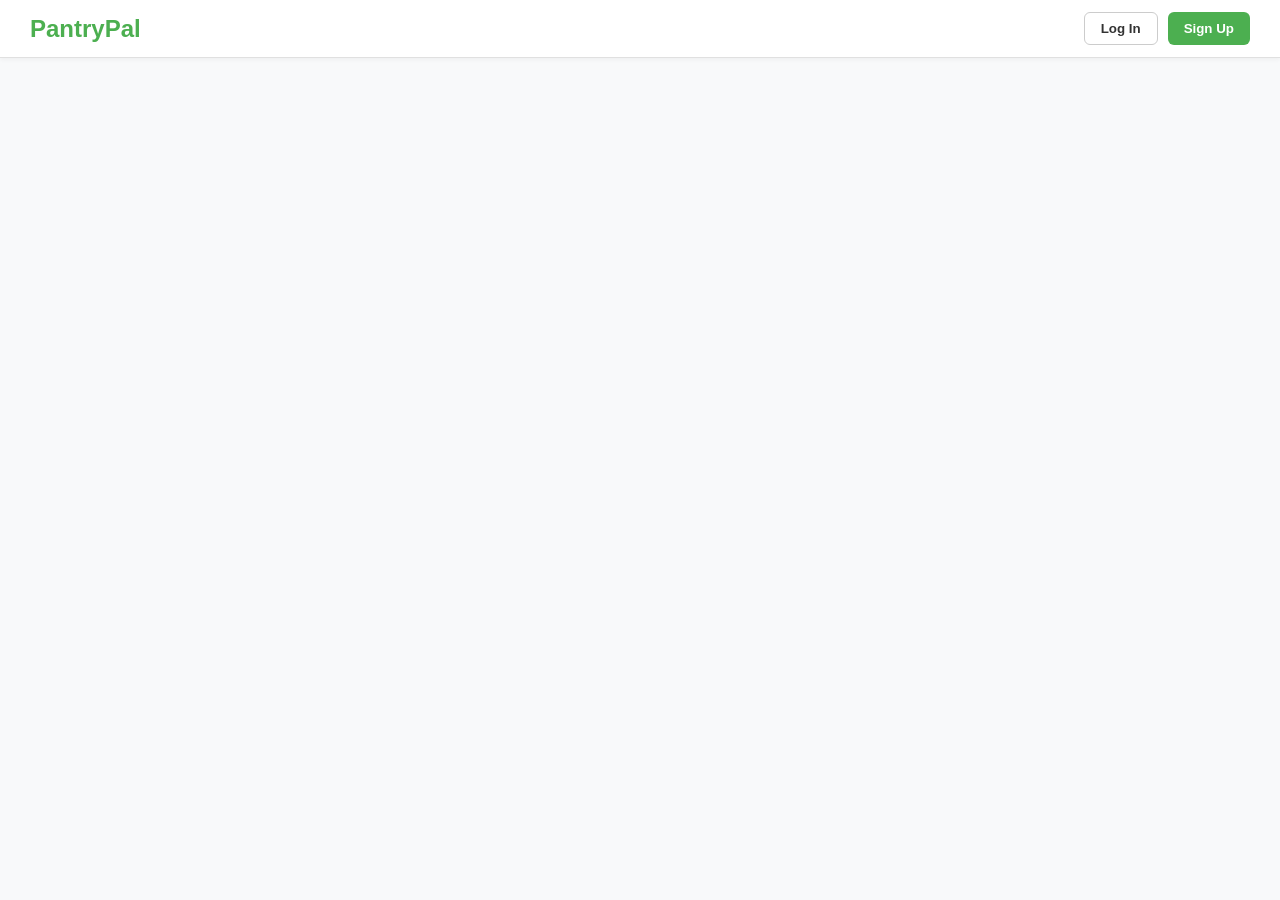
==== index.html @ e3a9df47 "Add files via upload" ====
<!DOCTYPE html>
<html lang="en">
<head>
    <meta charset="UTF-8">
    <meta name="viewport" content="width=device-width, initial-scale=1.0">
    <title>Meal & Pantry Planner</title>
    <link rel="stylesheet" href="style.css">
</head>
<body>

    <nav class="navbar">
        <div class="nav-brand">
            <h2>PantryPal</h2>
        </div>
        
        <div class="nav-user-area">
            <div class="auth-buttons" id="auth-buttons">
                <button class="btn btn-secondary" id="open-login-btn">Log In</button>
                <button class="btn btn-primary" id="open-signup-btn">Sign Up</button>
            </div>

            <div class="user-profile-bar" id="user-profile-bar" style="display: none;">
                <span class="user-greeting">Hi, <strong id="user-display-name">Jane</strong></span>
                <div class="user-avatar" id="user-avatar-btn">JD</div>
                
                <div class="dropdown-menu" id="account-dropdown">
                    <a href="#profile">My Profile</a>
                    <a href="#saved-recipes">Saved Recipes</a>
                    <a href="#pantry-settings">Pantry Preferences</a>
                    <hr>
                    <a href="#logout" id="logout-btn" class="logout-link">Log Out</a>
                </div>
            </div>
        </div>
    </nav>

    <div class="modal-overlay" id="auth-modal">
        <div class="modal-card">
            <button class="close-modal" id="close-modal-btn">&times;</button>
            
            <div class="modal-tabs">
                <button class="tab-btn active" id="login-tab-btn">Log In</button>
                <button class="tab-btn" id="signup-tab-btn">Sign Up</button>
            </div>

            <form id="login-form" class="auth-form active">
                <div class="form-group">
                    <label for="login-email">Email</label>
                    <input type="email" id="login-email" placeholder="enter your email" required>
                </div>
                <div class="form-group">
                    <label for="login-password">Password</label>
                    <input type="password" id="login-password" placeholder="enter your password" required>
                </div>
                <button type="submit" class="btn btn-primary btn-full">Log In</button>
            </form>

            <form id="signup-form" class="auth-form">
                <div class="form-group">
                    <label for="signup-name">Full Name</label>
                    <input type="text" id="signup-name" placeholder="John Doe" required>
                </div>
                <div class="form-group">
                    <label for="signup-email">Email</label>
                    <input type="email" id="signup-email" placeholder="name@example.com" required>
                </div>
                <div class="form-group">
                    <label for="signup-password">Password</label>
                    <input type="password" id="signup-password" placeholder="Create a password" required>
                </div>
                <button type="submit" class="btn btn-primary btn-full">Create Account</button>
            </form>
        </div>
    </div>

    <script src="components.js"></script>
    <script src="app.js"></script>
</body>
</html>
---- style.css ----
* {
    box-sizing: border-box;
    margin: 0;
    padding: 0;
    font-family: 'Segoe UI', Tahoma, Geneva, Verdana, sans-serif;
}

body {
    background-color: #f8f9fa;
    color: #333;
}

.navbar {
    background-color: #ffffff;
    display: flex;
    justify-content: space-between;
    align-items: center;
    padding: 12px 30px;
    border-bottom: 1px solid #e0e0e0;
    box-shadow: 0 2px 4px rgba(0,0,0,0.04);
}

.nav-brand h2 {
    color: #4caf50;
    margin: 0;
}

.auth-buttons {
    display: flex;
    gap: 10px;
}

.btn {
    padding: 8px 16px;
    border-radius: 6px;
    border: none;
    font-weight: 600;
    cursor: pointer;
    transition: transform 0.15s ease, background-color 0.2s ease, box-shadow 0.2s ease;
}

.btn:active {
    transform: scale(0.97);
}

.btn-primary {
    background-color: #4caf50;
    color: white;
}

.btn-primary:hover {
    background-color: #43a047;
}

.btn-secondary {
    background-color: transparent;
    color: #333;
    border: 1px solid #ccc;
}

.btn-secondary:hover {
    background-color: #f0f0f0;
}

.btn-full {
    width: 100%;
    margin-top: 10px;
}

.user-profile-bar {
    position: relative;
    display: flex;
    align-items: center;
    gap: 12px;
}

.user-avatar {
    width: 38px;
    height: 38px;
    border-radius: 50%;
    background-color: #4caf50;
    color: white;
    display: flex;
    align-items: center;
    justify-content: center;
    font-weight: bold;
    cursor: pointer;
}

.dropdown-menu {
    display: none;
    position: absolute;
    top: 48px;
    right: 0;
    background: white;
    border: 1px solid #ddd;
    border-radius: 8px;
    box-shadow: 0 4px 12px rgba(0,0,0,0.1);
    width: 180px;
    flex-direction: column;
    z-index: 100;
}

.dropdown-menu.show {
    display: flex;
    animation: fadeIn 0.2s ease-out forwards;
}

.dropdown-menu a {
    padding: 10px 15px;
    text-decoration: none;
    color: #333;
    font-size: 14px;
}

.dropdown-menu a:hover {
    background-color: #f5f5f5;
}

.dropdown-menu hr {
    border: none;
    border-top: 1px solid #eee;
}

.logout-link {
    color: #e53935 !important;
}

.modal-overlay {
    display: none;
    position: fixed;
    top: 0;
    left: 0;
    width: 100%;
    height: 100%;
    background: rgba(0, 0, 0, 0.5);
    justify-content: center;
    align-items: center;
    z-index: 1000;
}

.modal-overlay.open {
    display: flex;
}

.modal-card {
    background: white;
    padding: 25px;
    border-radius: 12px;
    width: 350px;
    position: relative;
}

.modal-overlay.open .modal-card {
    animation: popIn 0.25s cubic-bezier(0.175, 0.885, 0.32, 1.275) forwards;
}

.close-modal {
    position: absolute;
    top: 12px;
    right: 15px;
    background: none;
    border: none;
    font-size: 20px;
    cursor: pointer;
}

.modal-tabs {
    display: flex;
    margin-bottom: 20px;
    border-bottom: 2px solid #eee;
}

.tab-btn {
    flex: 1;
    padding: 8px;
    border: none;
    background: none;
    cursor: pointer;
    font-weight: bold;
    color: #888;
}

.tab-btn.active {
    color: #4caf50;
    border-bottom: 2px solid #4caf50;
}

.auth-form {
    display: none;
    flex-direction: column;
    gap: 12px;
}

.auth-form.active {
    display: flex;
    animation: fadeIn 0.2s ease-in-out forwards;
}

.form-group {
    display: flex;
    flex-direction: column;
    gap: 4px;
}

.form-group label {
    font-size: 12px;
    color: #666;
}

.form-group input {
    padding: 8px 10px;
    border: 1px solid #ccc;
    border-radius: 6px;
}

@keyframes fadeIn {
    from {
        opacity: 0;
        transform: translateY(-10px);
    }
    to {
        opacity: 1;
        transform: translateY(0);
    }
}

@keyframes popIn {
    from {
        opacity: 0;
        transform: scale(0.95);
    }
    to {
        opacity: 1;
        transform: scale(1);
    }
}
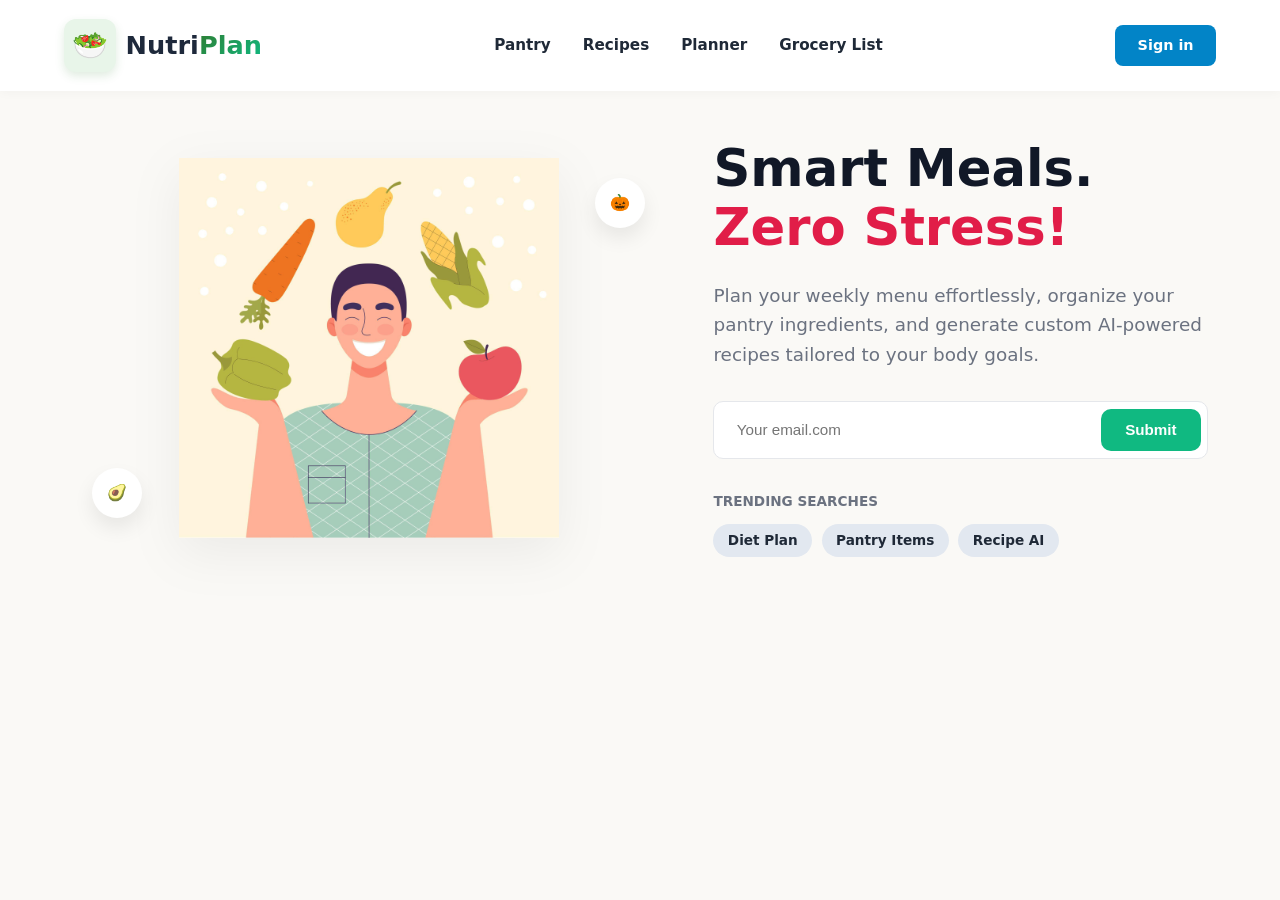
==== commit 01946815: "Add files via upload" ====
--- a/index.html
+++ b/index.html
@@ -3,77 +3,59 @@
 <head>
     <meta charset="UTF-8">
     <meta name="viewport" content="width=device-width, initial-scale=1.0">
-    <title>Meal & Pantry Planner</title>
-    <link rel="stylesheet" href="style.css">
+    <title>NutriPlan - Smart Meal Planner</title>
+    <link rel="stylesheet" href="styles.css">
 </head>
 <body>
 
-    <nav class="navbar">
-        <div class="nav-brand">
-            <h2>PantryPal</h2>
-        </div>
-        
-        <div class="nav-user-area">
-            <div class="auth-buttons" id="auth-buttons">
-                <button class="btn btn-secondary" id="open-login-btn">Log In</button>
-                <button class="btn btn-primary" id="open-signup-btn">Sign Up</button>
-            </div>
+    <header class="navbar">
+        <a href="index.html" class="logo">
+            <span class="logo-icon">🥗</span>
+            <span class="logo-text">Nutri<span class="highlight-plan">Plan</span></span>
+        </a>
+        <nav class="nav-links">
+            <a href="pantry.html">Pantry</a>
+            <a href="recipes.html">Recipes</a>
+            <a href="planner.html">Planner</a>
+            <a href="grocery.html">Grocery List</a>
+        </nav>
+        <a href="login.html" class="btn-signin">Sign in</a>
+    </header>
 
-            <div class="user-profile-bar" id="user-profile-bar" style="display: none;">
-                <span class="user-greeting">Hi, <strong id="user-display-name">Jane</strong></span>
-                <div class="user-avatar" id="user-avatar-btn">JD</div>
-                
-                <div class="dropdown-menu" id="account-dropdown">
-                    <a href="#profile">My Profile</a>
-                    <a href="#saved-recipes">Saved Recipes</a>
-                    <a href="#pantry-settings">Pantry Preferences</a>
-                    <hr>
-                    <a href="#logout" id="logout-btn" class="logout-link">Log Out</a>
+    <main class="hero-container">
+        <div class="hero-image-section">
+            <div class="illustration-bg">
+                <div class="badge-float badge-top-right">
+                    <span class="badge-icon">🎃</span>
+                </div>
+                <img src="photo.jpg" alt="Meal Planner Character" class="main-person-img">
+                <div class="badge-float badge-bottom-left">
+                    <span class="badge-icon">🥑</span>
                 </div>
             </div>
         </div>
-    </nav>
 
-    <div class="modal-overlay" id="auth-modal">
-        <div class="modal-card">
-            <button class="close-modal" id="close-modal-btn">&times;</button>
-            
-            <div class="modal-tabs">
-                <button class="tab-btn active" id="login-tab-btn">Log In</button>
-                <button class="tab-btn" id="signup-tab-btn">Sign Up</button>
-            </div>
+        <div class="hero-content">
+            <h1 class="hero-title">Smart Meals. <br><span class="highlight">Zero Stress!</span></h1>
+            <p class="hero-description">
+                Plan your weekly menu effortlessly, organize your pantry ingredients, and generate custom AI-powered recipes tailored to your body goals.
+            </p>
 
-            <form id="login-form" class="auth-form active">
-                <div class="form-group">
-                    <label for="login-email">Email</label>
-                    <input type="email" id="login-email" placeholder="enter your email" required>
-                </div>
-                <div class="form-group">
-                    <label for="login-password">Password</label>
-                    <input type="password" id="login-password" placeholder="enter your password" required>
-                </div>
-                <button type="submit" class="btn btn-primary btn-full">Log In</button>
+            <form class="subscribe-form" onsubmit="event.preventDefault();">
+                <input type="email" placeholder="Your email.com" required>
+                <button type="submit" class="btn-submit">Submit</button>
             </form>
 
-            <form id="signup-form" class="auth-form">
-                <div class="form-group">
-                    <label for="signup-name">Full Name</label>
-                    <input type="text" id="signup-name" placeholder="John Doe" required>
+            <div class="trending-section">
+                <span class="trending-title">Trending searches</span>
+                <div class="tags-group">
+                    <a href="planner.html" class="tag">Diet Plan</a>
+                    <a href="pantry.html" class="tag">Pantry Items</a>
+                    <a href="recipes.html" class="tag">Recipe AI</a>
                 </div>
-                <div class="form-group">
-                    <label for="signup-email">Email</label>
-                    <input type="email" id="signup-email" placeholder="name@example.com" required>
-                </div>
-                <div class="form-group">
-                    <label for="signup-password">Password</label>
-                    <input type="password" id="signup-password" placeholder="Create a password" required>
-                </div>
-                <button type="submit" class="btn btn-primary btn-full">Create Account</button>
-            </form>
+            </div>
         </div>
-    </div>
+    </main>
 
-    <script src="components.js"></script>
-    <script src="app.js"></script>
 </body>
 </html>
--- a/styles.css
+++ b/styles.css
@@ -0,0 +1,364 @@
+:root {
+    --bg-main: #FAF9F6;
+    --sidebar-bg: #1A202C;
+    --primary-emerald: #10B981;
+    --primary-emerald-hover: #059669;
+    --accent-orange: #F59E0B;
+    --text-primary: #1F2937;
+    --text-muted: #6B7280;
+    --card-bg: #FFFFFF;
+    --border-color: #E5E7EB;
+    --danger-red: #EF4444;
+}
+
+* {
+    box-sizing: border-box;
+    margin: 0;
+    padding: 0;
+}
+
+body {
+    font-family: system-ui, -apple-system, BlinkMacSystemFont, 'Segoe UI', Roboto, sans-serif;
+    background-color: var(--bg-main);
+    color: var(--text-primary);
+    line-height: 1.5;
+}
+
+/* Header & Navbar */
+.navbar {
+    display: flex;
+    justify-content: space-between;
+    align-items: center;
+    padding: 1.2rem 4rem;
+    background-color: #FFFFFF;
+    box-shadow: 0 2px 10px rgba(0, 0, 0, 0.03);
+}
+
+.logo {
+    display: flex;
+    align-items: center;
+    gap: 0.6rem;
+    text-decoration: none;
+    font-size: 1.6rem;
+    font-weight: 800;
+    color: #1E293B;
+}
+
+.logo-icon {
+    font-size: 1.8rem;
+    background: #E8F5E9;
+    padding: 0.3rem 0.5rem;
+    border-radius: 12px;
+    display: inline-flex;
+    align-items: center;
+    justify-content: center;
+    box-shadow: 0 4px 10px rgba(46, 125, 50, 0.15);
+}
+
+.highlight-plan {
+    background-image: linear-gradient(135deg, #2E7D32, #10B981);
+    -webkit-background-clip: text;
+    background-clip: text;
+    -webkit-text-fill-color: transparent;
+    font-weight: 900;
+}
+
+.nav-links {
+    display: flex;
+    gap: 2rem;
+}
+
+.nav-links a {
+    text-decoration: none;
+    color: var(--text-primary);
+    font-weight: 600;
+    font-size: 0.95rem;
+    transition: color 0.2s;
+}
+
+.nav-links a.active,
+.nav-links a:hover {
+    color: var(--primary-emerald);
+}
+
+.btn-signin {
+    background-color: #0284C7;
+    color: #FFFFFF;
+    padding: 0.6rem 1.4rem;
+    border-radius: 8px;
+    text-decoration: none;
+    font-weight: 600;
+    font-size: 0.9rem;
+}
+
+/* Page Layouts for Subpages */
+.page-container {
+    max-width: 1100px;
+    margin: 2.5rem auto;
+    padding: 0 1.5rem;
+}
+
+.page-header {
+    margin-bottom: 2rem;
+}
+
+.page-title {
+    font-size: 2.2rem;
+    font-weight: 800;
+    color: #111827;
+}
+
+.page-subtitle {
+    color: var(--text-muted);
+    font-size: 1rem;
+    margin-top: 0.4rem;
+}
+
+.highlight {
+    color: #E11D48;
+}
+
+/* Grids and Cards */
+.content-split {
+    display: grid;
+    grid-template-columns: 1fr 1fr;
+    gap: 2rem;
+    align-items: start;
+}
+
+.card-section {
+    background: #FFFFFF;
+    padding: 2rem;
+    border-radius: 16px;
+    border: 1px solid var(--border-color);
+    box-shadow: 0 4px 15px rgba(0, 0, 0, 0.03);
+    margin-bottom: 1.5rem;
+}
+
+.card-section h2 {
+    font-size: 1.25rem;
+    margin-bottom: 1rem;
+    color: #1F2937;
+}
+
+/* Forms & Inputs Styling */
+.form-group {
+    margin-bottom: 1.25rem;
+    display: flex;
+    flex-direction: column;
+    gap: 0.4rem;
+}
+
+.form-group label {
+    font-weight: 600;
+    font-size: 0.9rem;
+    color: var(--text-primary);
+}
+
+.form-group input,
+.form-group select,
+.form-group textarea {
+    width: 100%;
+    padding: 0.75rem 1rem;
+    border: 1px solid var(--border-color);
+    border-radius: 10px;
+    font-size: 0.95rem;
+    outline: none;
+    background-color: #FAF9F6;
+    transition: border-color 0.2s, background-color 0.2s;
+}
+
+.form-group input:focus,
+.form-group select:focus,
+.form-group textarea:focus {
+    border-color: var(--primary-emerald);
+    background-color: #FFFFFF;
+}
+
+.form-grid {
+    display: grid;
+    grid-template-columns: repeat(3, 1fr) auto;
+    gap: 1rem;
+    align-items: end;
+}
+
+.form-grid-2 {
+    display: grid;
+    grid-template-columns: 1fr 1fr;
+    gap: 1rem;
+}
+
+/* Buttons */
+.btn-submit {
+    background-color: var(--primary-emerald);
+    color: #FFFFFF;
+    border: none;
+    padding: 0.75rem 1.5rem;
+    border-radius: 10px;
+    font-weight: 600;
+    font-size: 0.95rem;
+    cursor: pointer;
+    transition: background-color 0.2s;
+}
+
+.btn-submit:hover {
+    background-color: var(--primary-emerald-hover);
+}
+
+.full-width {
+    width: 100%;
+    margin-top: 0.5rem;
+}
+
+/* Dynamic Content Display Boxes */
+.result-box {
+    background: #F8FAFC;
+    border: 1px dashed #CBD5E1;
+    padding: 1.5rem;
+    border-radius: 12px;
+    min-height: 180px;
+    color: var(--text-muted);
+    line-height: 1.6;
+    white-space: pre-line;
+}
+
+/* Tables for Pantry & Grocery */
+.data-table {
+    width: 100%;
+    border-collapse: collapse;
+    margin-top: 0.5rem;
+}
+
+.data-table th {
+    background-color: #F8FAFC;
+    text-align: left;
+    padding: 0.85rem 1rem;
+    font-size: 0.85rem;
+    font-weight: 700;
+    color: var(--text-muted);
+    border-bottom: 1px solid var(--border-color);
+}
+
+.data-table td {
+    padding: 0.85rem 1rem;
+    border-bottom: 1px solid var(--border-color);
+    font-size: 0.9rem;
+}
+
+/* Homepage Hero Styles */
+.hero-container {
+    display: grid;
+    grid-template-columns: 1.2fr 1fr;
+    align-items: center;
+    gap: 3rem;
+    max-width: 1200px;
+    margin: 3rem auto;
+    padding: 0 2rem;
+}
+
+.hero-title {
+    font-size: 3.2rem;
+    font-weight: 900;
+    line-height: 1.15;
+    color: #111827;
+    margin-bottom: 1.5rem;
+}
+
+.hero-description {
+    font-size: 1.15rem;
+    color: var(--text-muted);
+    line-height: 1.6;
+    margin-bottom: 2rem;
+}
+
+.hero-image-section {
+    position: relative;
+    display: flex;
+    justify-content: center;
+    align-items: center;
+}
+
+.illustration-bg {
+    position: relative;
+    width: 100%;
+    display: flex;
+    justify-content: center;
+}
+
+.main-person-img {
+    width: 380px;
+    max-width: 100%;
+    height: auto;
+    display: block;
+    filter: drop-shadow(0 15px 25px rgba(0, 0, 0, 0.06));
+    animation: float 4s ease-in-out infinite;
+}
+
+@keyframes float {
+    0% { transform: translateY(0px); }
+    50% { transform: translateY(-12px); }
+    100% { transform: translateY(0px); }
+}
+
+.badge-float {
+    background: #FFFFFF;
+    border-radius: 50%;
+    padding: 0.75rem;
+    box-shadow: 0 10px 20px rgba(0, 0, 0, 0.08);
+    display: flex;
+    align-items: center;
+    justify-content: center;
+    width: 50px;
+    height: 50px;
+    position: absolute;
+    z-index: 2;
+}
+
+.badge-bottom-left { left: 20px; bottom: 20px; }
+.badge-top-right { right: 20px; top: 20px; }
+
+.subscribe-form {
+    display: flex;
+    gap: 0.5rem;
+    margin-bottom: 2rem;
+    background: #FFFFFF;
+    padding: 0.4rem;
+    border-radius: 10px;
+    border: 1px solid var(--border-color);
+}
+
+.subscribe-form input {
+    border: none;
+    outline: none;
+    padding: 0.8rem 1rem;
+    flex: 1;
+    font-size: 0.95rem;
+}
+
+.trending-section {
+    display: flex;
+    flex-direction: column;
+    gap: 0.8rem;
+}
+
+.trending-title {
+    font-size: 0.85rem;
+    font-weight: 700;
+    color: var(--text-muted);
+    text-transform: uppercase;
+}
+
+.tags-group {
+    display: flex;
+    gap: 0.6rem;
+}
+
+.tag {
+    background: #E2E8F0;
+    color: var(--text-primary);
+    text-decoration: none;
+    padding: 0.4rem 0.9rem;
+    border-radius: 20px;
+    font-size: 0.85rem;
+    font-weight: 600;
+}
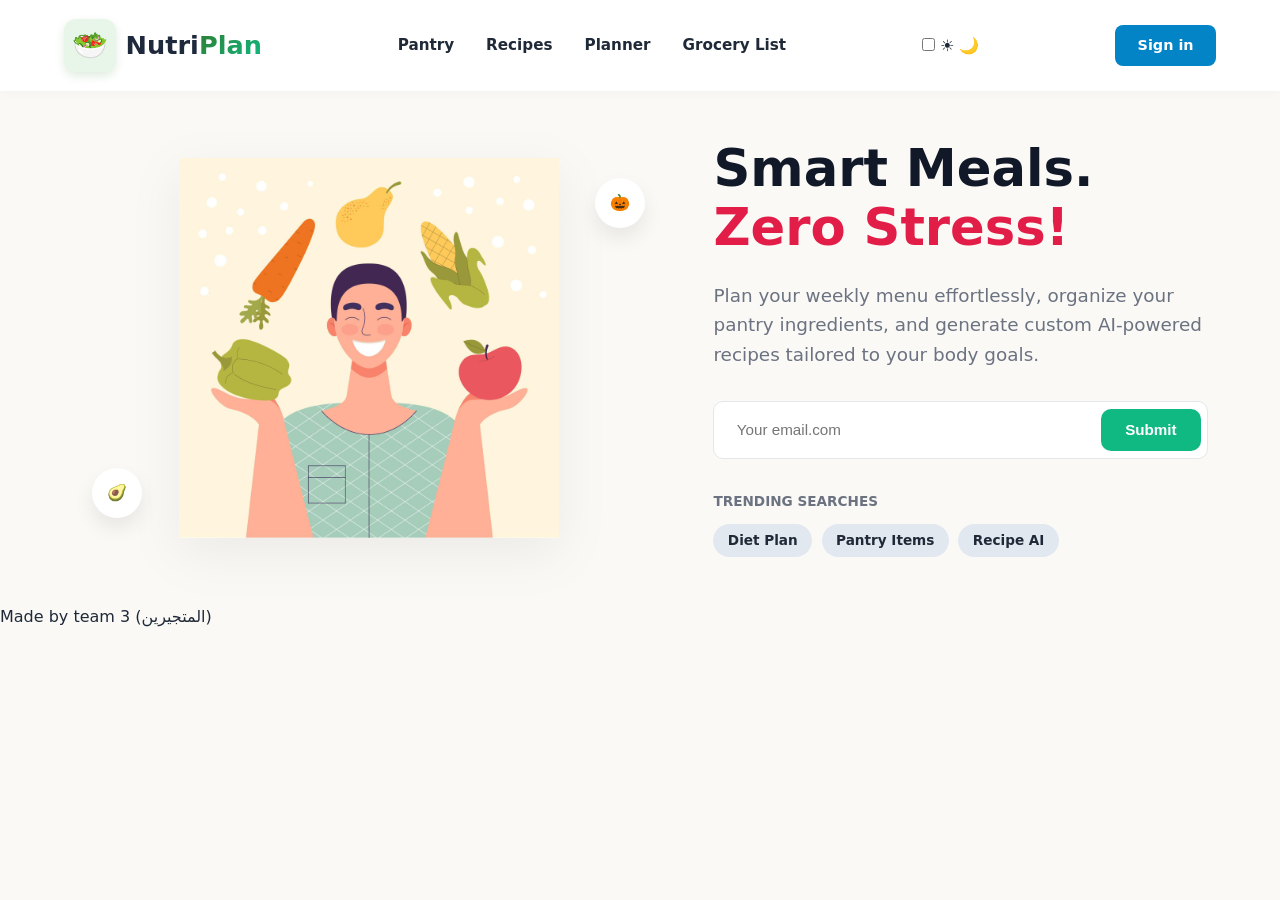
==== commit c3ae95c3: "Implement theme switcher and update footer Added a theme switcher for light/dark mode and updated fo" ====
--- a/index.html
+++ b/index.html
@@ -19,6 +19,13 @@
             <a href="planner.html">Planner</a>
             <a href="grocery.html">Grocery List</a>
         </nav>
+        <label class="theme-switch" for="theme-toggle">
+    <input type="checkbox" id="theme-toggle">
+    <span class="slider round">
+        <span class="icon sun-icon">☀️</span>
+        <span class="icon moon-icon">🌙</span>
+    </span>
+</label>
         <a href="login.html" class="btn-signin">Sign in</a>
     </header>
 
@@ -56,6 +63,12 @@
             </div>
         </div>
     </main>
+    <script src="dark-mode.js"></script>
+    <footer class="site-footer">
+    <div class="footer-container">
+        <p class="copyright-text">Made by team 3 (المتجيرين)</p>
+    </div>
+</footer>
 
 </body>
-</html>+</html>
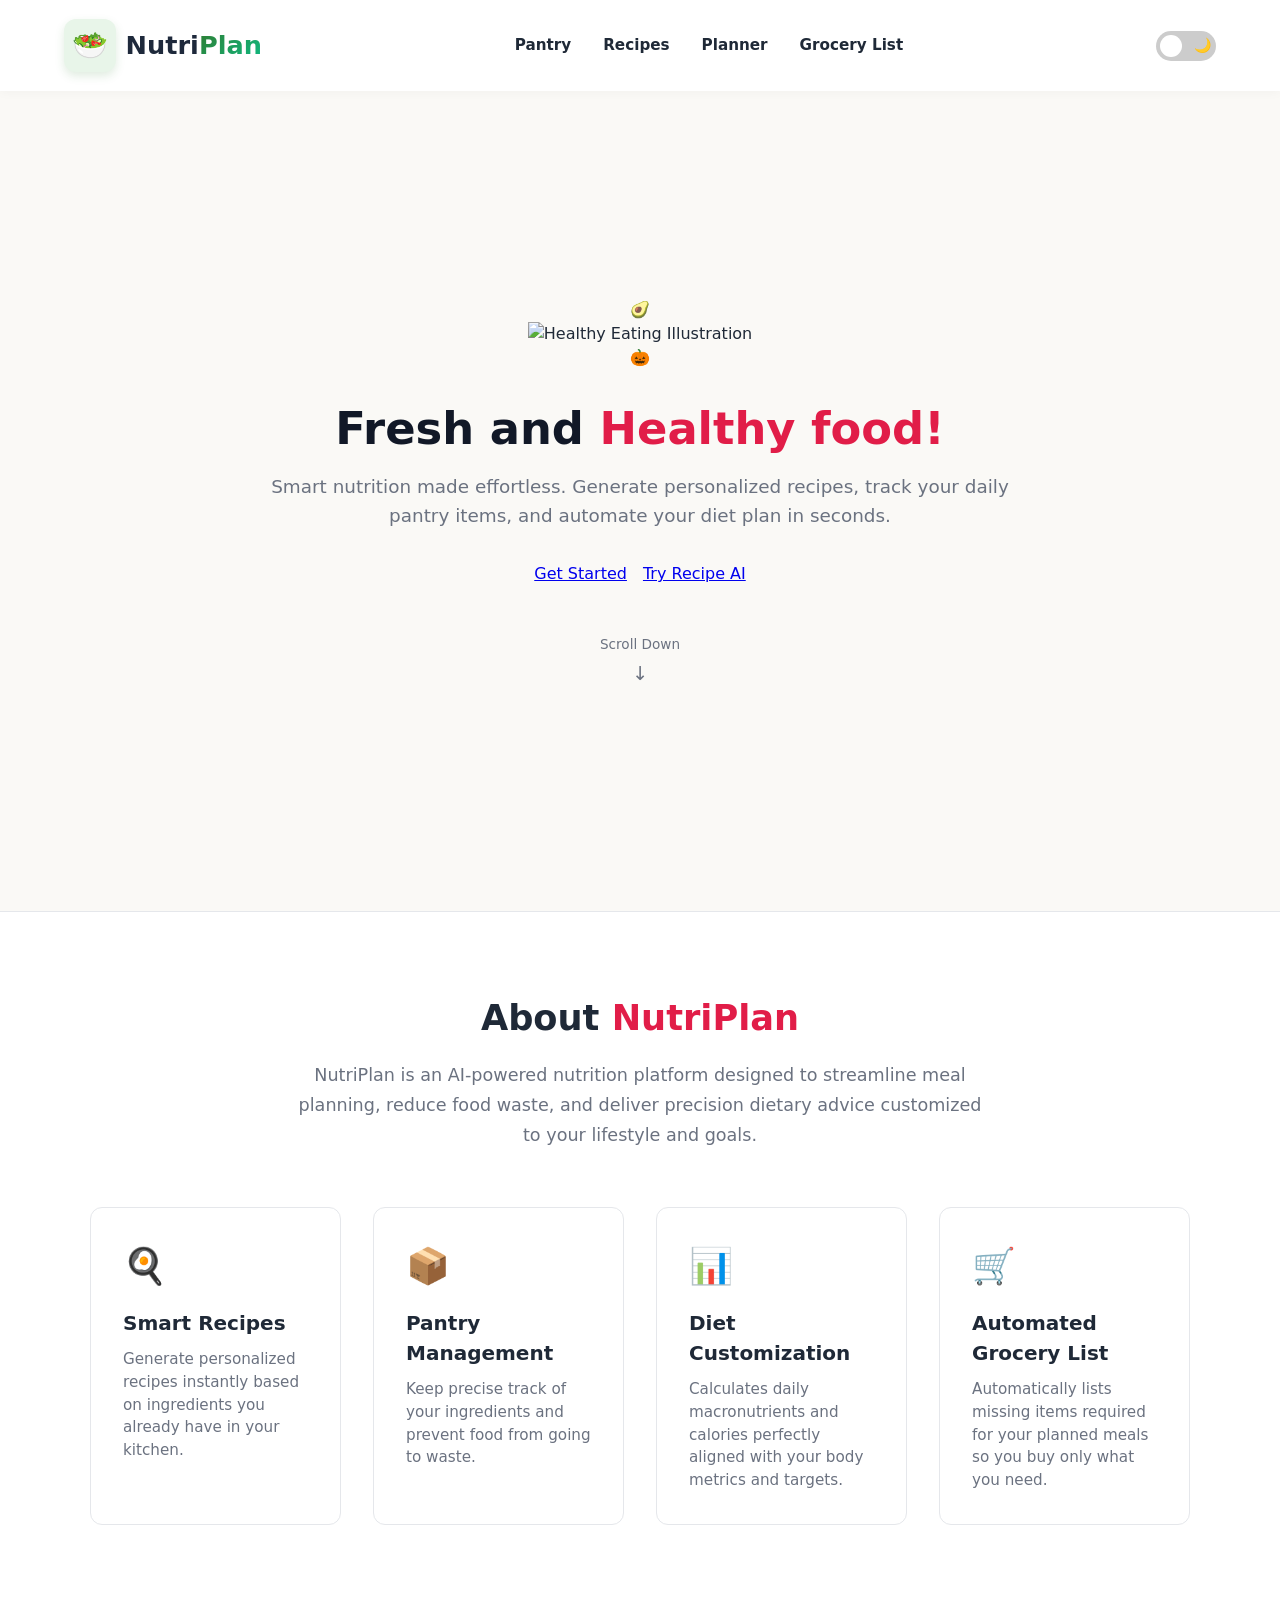
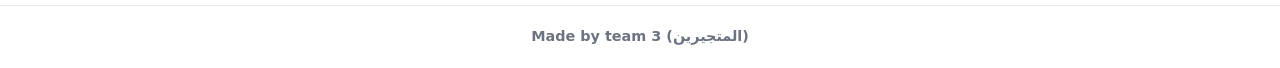
==== commit 5ba09e68: "Revise index.html with new layout and features Updated the structure and content of the index.html f" ====
--- a/index.html
+++ b/index.html
@@ -13,62 +13,118 @@
             <span class="logo-icon">🥗</span>
             <span class="logo-text">Nutri<span class="highlight-plan">Plan</span></span>
         </a>
+
         <nav class="nav-links">
             <a href="pantry.html">Pantry</a>
             <a href="recipes.html">Recipes</a>
             <a href="planner.html">Planner</a>
             <a href="grocery.html">Grocery List</a>
         </nav>
-        <label class="theme-switch" for="theme-toggle">
-    <input type="checkbox" id="theme-toggle">
-    <span class="slider round">
-        <span class="icon sun-icon">☀️</span>
-        <span class="icon moon-icon">🌙</span>
-    </span>
-</label>
-        <a href="login.html" class="btn-signin">Sign in</a>
+
+        <label class="theme-switch">
+            <input type="checkbox" id="theme-toggle">
+            <span class="slider round">
+                <span class="icon">☀️</span>
+                <span class="icon">🌙</span>
+            </span>
+        </label>
     </header>
 
-    <main class="hero-container">
-        <div class="hero-image-section">
-            <div class="illustration-bg">
-                <div class="badge-float badge-top-right">
-                    <span class="badge-icon">🎃</span>
+    <main>
+        <section class="hero-section">
+            <div class="hero-image-wrapper">
+                <div class="floating-card badge-bottom-left">
+                    <span class="badge-emoji">🥑</span>
                 </div>
-                <img src="photo.jpg" alt="Meal Planner Character" class="main-person-img">
-                <div class="badge-float badge-bottom-left">
-                    <span class="badge-icon">🥑</span>
+                
+                <img src="photo1.jpg" alt="Healthy Eating Illustration" class="main-illustration">
+                
+                <div class="floating-card badge-top-right">
+                    <span class="badge-emoji">🎃</span>
                 </div>
             </div>
-        </div>
 
-        <div class="hero-content">
-            <h1 class="hero-title">Smart Meals. <br><span class="highlight">Zero Stress!</span></h1>
-            <p class="hero-description">
-                Plan your weekly menu effortlessly, organize your pantry ingredients, and generate custom AI-powered recipes tailored to your body goals.
-            </p>
-
-            <form class="subscribe-form" onsubmit="event.preventDefault();">
-                <input type="email" placeholder="Your email.com" required>
-                <button type="submit" class="btn-submit">Submit</button>
-            </form>
-
-            <div class="trending-section">
-                <span class="trending-title">Trending searches</span>
-                <div class="tags-group">
-                    <a href="planner.html" class="tag">Diet Plan</a>
-                    <a href="pantry.html" class="tag">Pantry Items</a>
-                    <a href="recipes.html" class="tag">Recipe AI</a>
+            <div class="hero-content">
+                <h1 class="hero-title">Fresh and <span class="highlight">Healthy food!</span></h1>
+                <p class="hero-subtitle">Smart nutrition made effortless. Generate personalized recipes, track your daily pantry items, and automate your diet plan in seconds.</p>
+                <div class="hero-buttons">
+                    <a href="planner.html" class="btn btn-primary">Get Started</a>
+                    <a href="recipes.html" class="btn btn-accent">Try Recipe AI</a>
                 </div>
             </div>
+
+            <div class="scroll-down-indicator">
+                <span>Scroll Down</span>
+                <div class="arrow">↓</div>
+            </div>
+        </section>
+
+        <section class="about-section">
+            <div class="about-container">
+                <h2 class="section-title">About <span class="highlight">NutriPlan</span></h2>
+                <p class="section-description">
+                    NutriPlan is an AI-powered nutrition platform designed to streamline meal planning, reduce food waste, and deliver precision dietary advice customized to your lifestyle and goals.
+                </p>
+
+                <div class="features-grid">
+                    <div class="feature-card">
+                        <div class="feature-icon">🍳</div>
+                        <h3>Smart Recipes</h3>
+                        <p>Generate personalized recipes instantly based on ingredients you already have in your kitchen.</p>
+                    </div>
+
+                    <div class="feature-card">
+                        <div class="feature-icon">📦</div>
+                        <h3>Pantry Management</h3>
+                        <p>Keep precise track of your ingredients and prevent food from going to waste.</p>
+                    </div>
+
+                    <div class="feature-card">
+                        <div class="feature-icon">📊</div>
+                        <h3>Diet Customization</h3>
+                        <p>Calculates daily macronutrients and calories perfectly aligned with your body metrics and targets.</p>
+                    </div>
+
+                    <div class="feature-card">
+                        <div class="feature-icon">🛒</div>
+                        <h3>Automated Grocery List</h3>
+                        <p>Automatically lists missing items required for your planned meals so you buy only what you need.</p>
+                    </div>
+                </div>
+            </div>
+        </section>
+    </main>
+
+    <footer class="site-footer">
+        <div class="footer-container">
+            <p class="copyright-text">Made by team 3 (المتجيرين)</p>
         </div>
-    </main>
-    <script src="dark-mode.js"></script>
-    <footer class="site-footer">
-    <div class="footer-container">
-        <p class="copyright-text">Made by team 3 (المتجيرين)</p>
-    </div>
-</footer>
+    </footer>
 
+    <script>
+        document.addEventListener('DOMContentLoaded', () => {
+            const toggleSwitch = document.getElementById('theme-toggle');
+            const currentTheme = localStorage.getItem('theme');
+
+            if (currentTheme === 'dark') {
+                document.body.classList.add('dark-mode');
+                if (toggleSwitch) {
+                    toggleSwitch.checked = true;
+                }
+            }
+
+            if (toggleSwitch) {
+                toggleSwitch.addEventListener('change', (e) => {
+                    if (e.target.checked) {
+                        document.body.classList.add('dark-mode');
+                        localStorage.setItem('theme', 'dark');
+                    } else {
+                        document.body.classList.remove('dark-mode');
+                        localStorage.setItem('theme', 'light');
+                    }
+                });
+            }
+        });
+    </script>
 </body>
 </html>
--- a/styles.css
+++ b/styles.css
@@ -361,4 +361,270 @@
     border-radius: 20px;
     font-size: 0.85rem;
     font-weight: 600;
-}+}
+
+body.dark-mode {
+    --bg-main: #0F172A;
+    --sidebar-bg: #020617;
+    --text-primary: #F8FAFC;
+    --text-muted: #94A3B8;
+    --card-bg: #1E293B;
+    --border-color: #334155;
+    background-color: #0F172A;
+    color: #F8FAFC;
+}
+
+body.dark-mode .navbar,
+body.dark-mode .card-section,
+body.dark-mode .subscribe-form,
+body.dark-mode .hero-container,
+body.dark-mode .floating-card {
+    background-color: #1E293B;
+    border-color: #334155;
+    color: #F8FAFC;
+}
+
+body.dark-mode .page-title,
+body.dark-mode .card-section h2,
+body.dark-mode .hero-title,
+body.dark-mode .logo {
+    color: #F8FAFC;
+}
+
+body.dark-mode .hero-subtitle,
+body.dark-mode .text-muted {
+    color: #94A3B8;
+}
+
+body.dark-mode .form-group input,
+body.dark-mode .form-group select,
+body.dark-mode .form-group textarea,
+body.dark-mode .result-box,
+body.dark-mode input[type="text"],
+body.dark-mode input[type="number"] {
+    background-color: #0F172A;
+    color: #F8FAFC;
+    border-color: #334155;
+}
+
+body.dark-mode .data-table th {
+    background-color: #0F172A;
+    color: #94A3B8;
+    border-bottom-color: #334155;
+}
+
+body.dark-mode .data-table td {
+    border-bottom-color: #334155;
+    color: #E2E8F0;
+}
+
+.theme-switch {
+  position: relative;
+  display: inline-block;
+  width: 60px;
+  height: 30px;
+}
+
+.theme-switch input {
+  opacity: 0;
+  width: 0;
+  height: 0;
+}
+
+.slider {
+  position: absolute;
+  cursor: pointer;
+  top: 0;
+  left: 0;
+  right: 0;
+  bottom: 0;
+  background-color: #ccc;
+  transition: 0.4s;
+  display: flex;
+  align-items: center;
+  justify-content: space-between;
+  padding: 0 5px;
+}
+
+.slider.round {
+  border-radius: 34px;
+}
+
+.slider.round:before {
+  position: absolute;
+  content: "";
+  height: 22px;
+  width: 22px;
+  left: 4px;
+  bottom: 4px;
+  background-color: white;
+  transition: 0.4s;
+  border-radius: 50%;
+  z-index: 2;
+}
+
+input:checked + .slider {
+  background-color: #334155;
+}
+
+input:checked + .slider:before {
+  transform: translateX(30px);
+}
+
+.icon {
+  font-size: 14px;
+  z-index: 1;
+  user-select: none;
+}
+
+.site-footer {
+    width: 100%;
+    background-color: var(--card-bg);
+    border-top: 1px solid var(--border-color);
+    padding: 1.25rem 0;
+    margin-top: auto;
+    text-align: center;
+}
+
+.footer-container {
+    max-width: 1200px;
+    margin: 0 auto;
+    padding: 0 1rem;
+}
+
+.copyright-text {
+    color: var(--text-muted);
+    font-size: 0.9rem;
+    font-weight: 600;
+}
+
+.hero-section {
+    display: flex;
+    flex-direction: column;
+    align-items: center;
+    justify-content: center;
+    text-align: center;
+    padding: 3rem 1.5rem 4rem 1.5rem;
+    min-height: calc(100vh - 80px);
+    position: relative;
+}
+
+.hero-image-wrapper {
+    max-width: 420px;
+    margin-bottom: 2rem;
+    position: relative;
+}
+
+.main-illustration {
+    width: 100%;
+    height: auto;
+    object-fit: contain;
+}
+
+.hero-content {
+    max-width: 750px;
+}
+
+.hero-title {
+    font-size: 2.8rem;
+    margin-bottom: 1rem;
+    line-height: 1.2;
+}
+
+.hero-subtitle {
+    font-size: 1.15rem;
+    color: var(--text-muted);
+    margin-bottom: 2rem;
+    line-height: 1.6;
+}
+
+.hero-buttons {
+    display: flex;
+    gap: 1rem;
+    justify-content: center;
+}
+
+.scroll-down-indicator {
+    margin-top: 3rem;
+    display: flex;
+    flex-direction: column;
+    align-items: center;
+    gap: 0.3rem;
+    color: var(--text-muted);
+    font-size: 0.85rem;
+    font-weight: 500;
+}
+
+.scroll-down-indicator .arrow {
+    font-size: 1.2rem;
+    animation: bounce 1.8s infinite;
+}
+
+@keyframes bounce {
+    0%, 20%, 50%, 80%, 100% { transform: translateY(0); }
+    40% { transform: translateY(-8px); }
+    60% { transform: translateY(-4px); }
+}
+
+.about-section {
+    background-color: var(--card-bg);
+    border-top: 1px solid var(--border-color);
+    padding: 5rem 1.5rem;
+    width: 100%;
+}
+
+.about-container {
+    max-width: 1100px;
+    margin: 0 auto;
+    text-align: center;
+}
+
+.section-title {
+    font-size: 2.2rem;
+    margin-bottom: 1rem;
+}
+
+.section-description {
+    max-width: 700px;
+    margin: 0 auto 3.5rem auto;
+    color: var(--text-muted);
+    font-size: 1.1rem;
+    line-height: 1.7;
+}
+
+.features-grid {
+    display: grid;
+    grid-template-columns: repeat(auto-fit, minmax(240px, 1fr));
+    gap: 2rem;
+    text-align: left;
+}
+
+.feature-card {
+    background-color: var(--bg-color);
+    border: 1px solid var(--border-color);
+    border-radius: 12px;
+    padding: 2rem;
+    transition: transform 0.3s ease, box-shadow 0.3s ease;
+}
+
+.feature-card:hover {
+    transform: translateY(-5px);
+    box-shadow: 0 10px 25px rgba(0, 0, 0, 0.05);
+}
+
+.feature-icon {
+    font-size: 2.2rem;
+    margin-bottom: 1rem;
+}
+
+.feature-card h3 {
+    font-size: 1.25rem;
+    margin-bottom: 0.6rem;
+    color: var(--text-color);
+}
+
+.feature-card p {
+    font-size: 0.95rem;
+    color: var(--text-muted);
+    line-height: 1.5;
+}
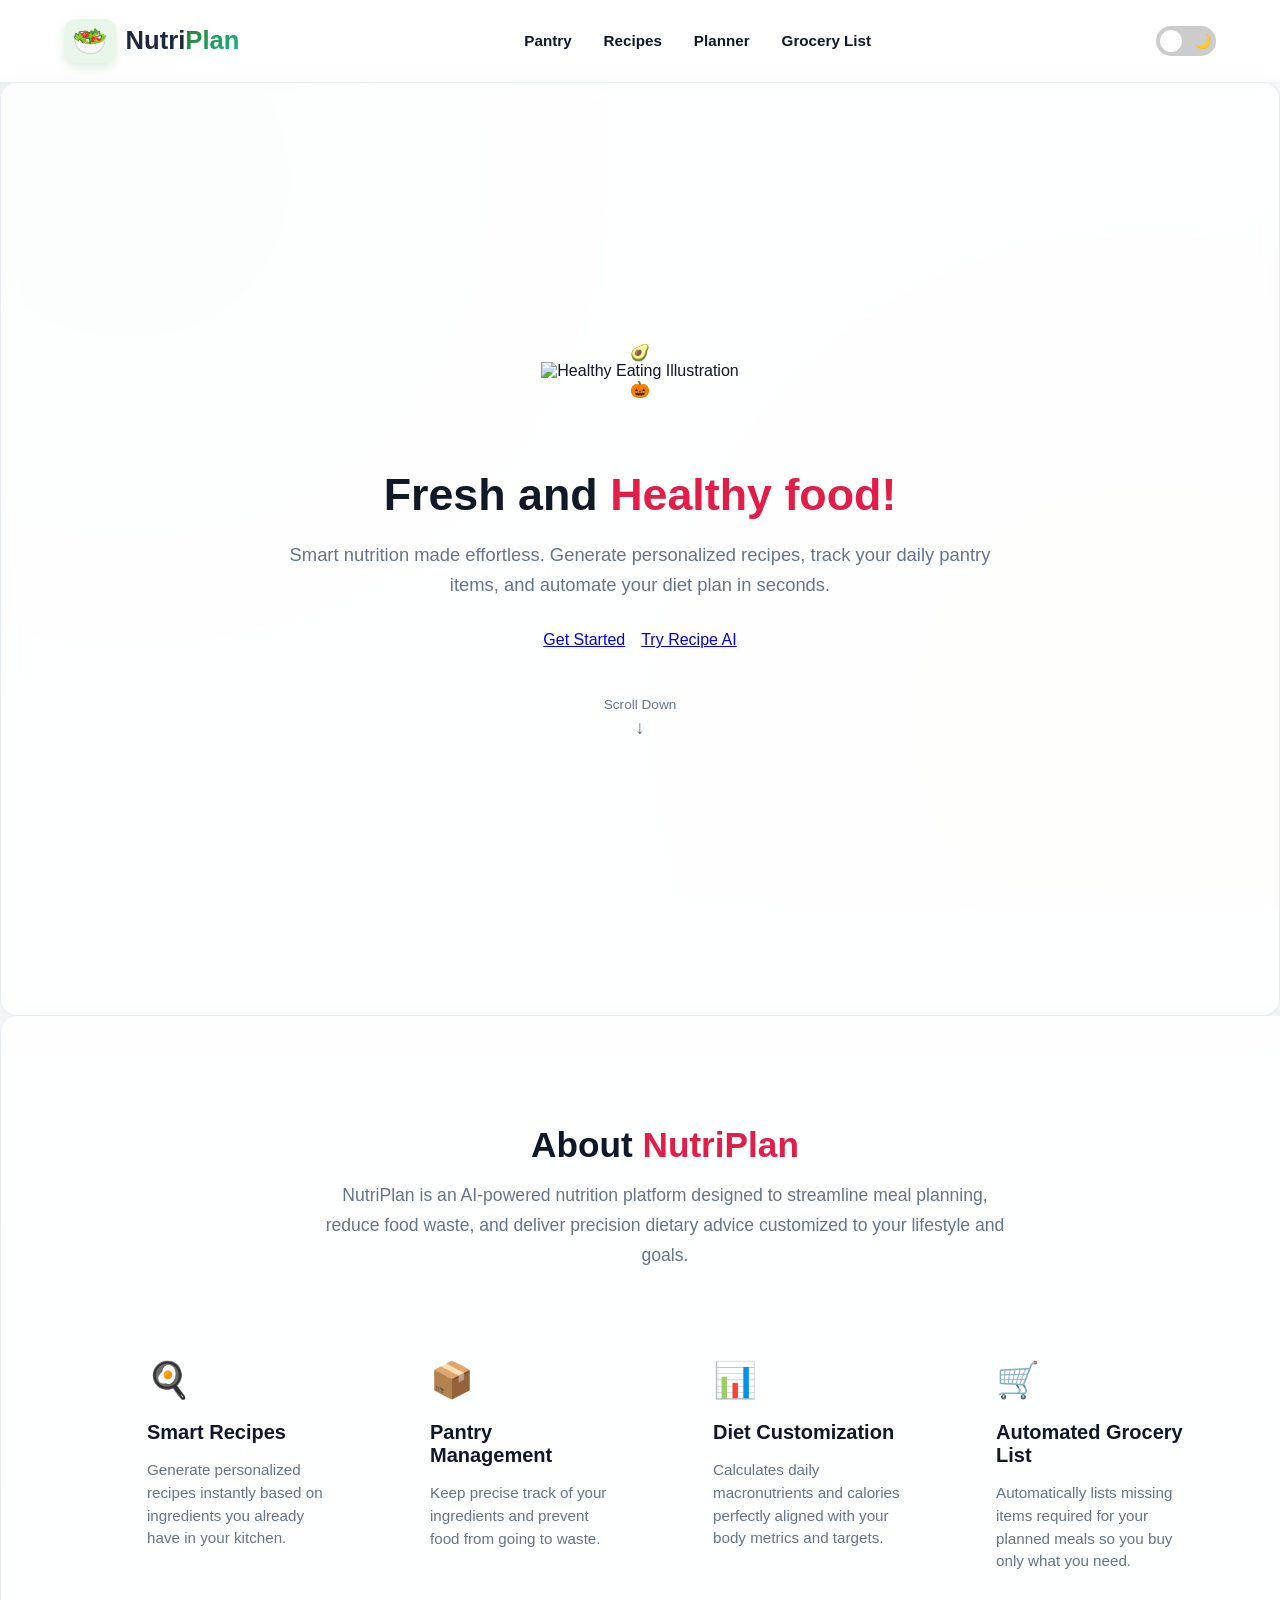
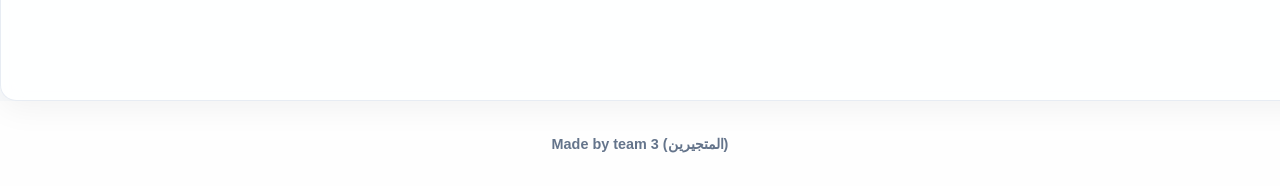
==== commit ddc7e58f: "Refactor index.html with updated content and structure Removed old HTML structure and replaced it wi" ====
--- a/index.html
+++ b/index.html
@@ -21,7 +21,7 @@
             <a href="grocery.html">Grocery List</a>
         </nav>
 
-        <label class="theme-switch">
+        <label class="theme-switch" for="theme-toggle">
             <input type="checkbox" id="theme-toggle">
             <span class="slider round">
                 <span class="icon">☀️</span>
@@ -101,30 +101,6 @@
         </div>
     </footer>
 
-    <script>
-        document.addEventListener('DOMContentLoaded', () => {
-            const toggleSwitch = document.getElementById('theme-toggle');
-            const currentTheme = localStorage.getItem('theme');
-
-            if (currentTheme === 'dark') {
-                document.body.classList.add('dark-mode');
-                if (toggleSwitch) {
-                    toggleSwitch.checked = true;
-                }
-            }
-
-            if (toggleSwitch) {
-                toggleSwitch.addEventListener('change', (e) => {
-                    if (e.target.checked) {
-                        document.body.classList.add('dark-mode');
-                        localStorage.setItem('theme', 'dark');
-                    } else {
-                        document.body.classList.remove('dark-mode');
-                        localStorage.setItem('theme', 'light');
-                    }
-                });
-            }
-        });
-    </script>
+    <script src="dark-mode.js"></script>
 </body>
 </html>
--- a/styles.css
+++ b/styles.css
@@ -1,30 +1,56 @@
 :root {
-    --bg-main: #FAF9F6;
-    --sidebar-bg: #1A202C;
-    --primary-emerald: #10B981;
-    --primary-emerald-hover: #059669;
-    --accent-orange: #F59E0B;
-    --text-primary: #1F2937;
-    --text-muted: #6B7280;
-    --card-bg: #FFFFFF;
-    --border-color: #E5E7EB;
-    --danger-red: #EF4444;
-}
-
-* {
-    box-sizing: border-box;
+    --bg-main: #f8fafc;
+    --card-bg: rgba(255, 255, 255, 0.85);
+    --card-border: rgba(226, 232, 240, 0.8);
+    --primary-color: #10b981;
+    --accent-color: #f59e0b; 
+    --text-primary: #0f172a;
+    --text-muted: #64748b;
+}
+
+body {
     margin: 0;
     padding: 0;
-}
-
-body {
-    font-family: system-ui, -apple-system, BlinkMacSystemFont, 'Segoe UI', Roboto, sans-serif;
+    font-family: 'Segoe UI', Tahoma, Geneva, Verdana, sans-serif;
+    color: var(--text-primary);
     background-color: var(--bg-main);
-    color: var(--text-primary);
-    line-height: 1.5;
-}
-
-/* Header & Navbar */
+    
+  
+    background-image: 
+        radial-gradient(#10b981 0.65px, transparent 0.65px),
+        radial-gradient(circle at 10% 20%, rgba(16, 185, 129, 0.07) 0%, transparent 40%),
+        radial-gradient(circle at 90% 80%, rgba(245, 158, 11, 0.07) 0%, transparent 40%);
+    background-size: 20px 20px, 100% 100%, 100% 100%;
+    background-attachment: fixed;
+    min-height: 100vh;
+}
+
+.card, .container-box, section {
+    background: var(--card-bg);
+    backdrop-filter: blur(12px);
+    -webkit-backdrop-filter: blur(12px);
+    border: 1px solid var(--card-border);
+    border-radius: 16px;
+    box-shadow: 0 10px 25px -5px rgba(0, 0, 0, 0.04), 0 8px 10px -6px rgba(0, 0, 0, 0.02);
+}
+
+
+.card-section, .hero-container, section {
+    background: var(--card-bg);
+    border: 1px solid var(--card-border);
+    border-radius: 16px;
+    box-shadow: 0 10px 25px -5px rgba(0, 0, 0, 0.05), 0 8px 10px -6px rgba(0, 0, 0, 0.01);
+}
+
+.card, .container-box, section {
+    background: var(--card-bg);
+    backdrop-filter: blur(10px);
+    -webkit-backdrop-filter: blur(10px);
+    border: 1px solid var(--card-border);
+    border-radius: 16px;
+    box-shadow: 0 8px 32px 0 rgba(0, 0, 0, 0.05);
+}
+
 .navbar {
     display: flex;
     justify-content: space-between;
@@ -91,7 +117,6 @@
     font-size: 0.9rem;
 }
 
-/* Page Layouts for Subpages */
 .page-container {
     max-width: 1100px;
     margin: 2.5rem auto;
@@ -118,7 +143,6 @@
     color: #E11D48;
 }
 
-/* Grids and Cards */
 .content-split {
     display: grid;
     grid-template-columns: 1fr 1fr;
@@ -141,7 +165,6 @@
     color: #1F2937;
 }
 
-/* Forms & Inputs Styling */
 .form-group {
     margin-bottom: 1.25rem;
     display: flex;
@@ -188,7 +211,6 @@
     gap: 1rem;
 }
 
-/* Buttons */
 .btn-submit {
     background-color: var(--primary-emerald);
     color: #FFFFFF;
@@ -210,7 +232,6 @@
     margin-top: 0.5rem;
 }
 
-/* Dynamic Content Display Boxes */
 .result-box {
     background: #F8FAFC;
     border: 1px dashed #CBD5E1;
@@ -222,7 +243,6 @@
     white-space: pre-line;
 }
 
-/* Tables for Pantry & Grocery */
 .data-table {
     width: 100%;
     border-collapse: collapse;
@@ -245,7 +265,6 @@
     font-size: 0.9rem;
 }
 
-/* Homepage Hero Styles */
 .hero-container {
     display: grid;
     grid-template-columns: 1.2fr 1fr;
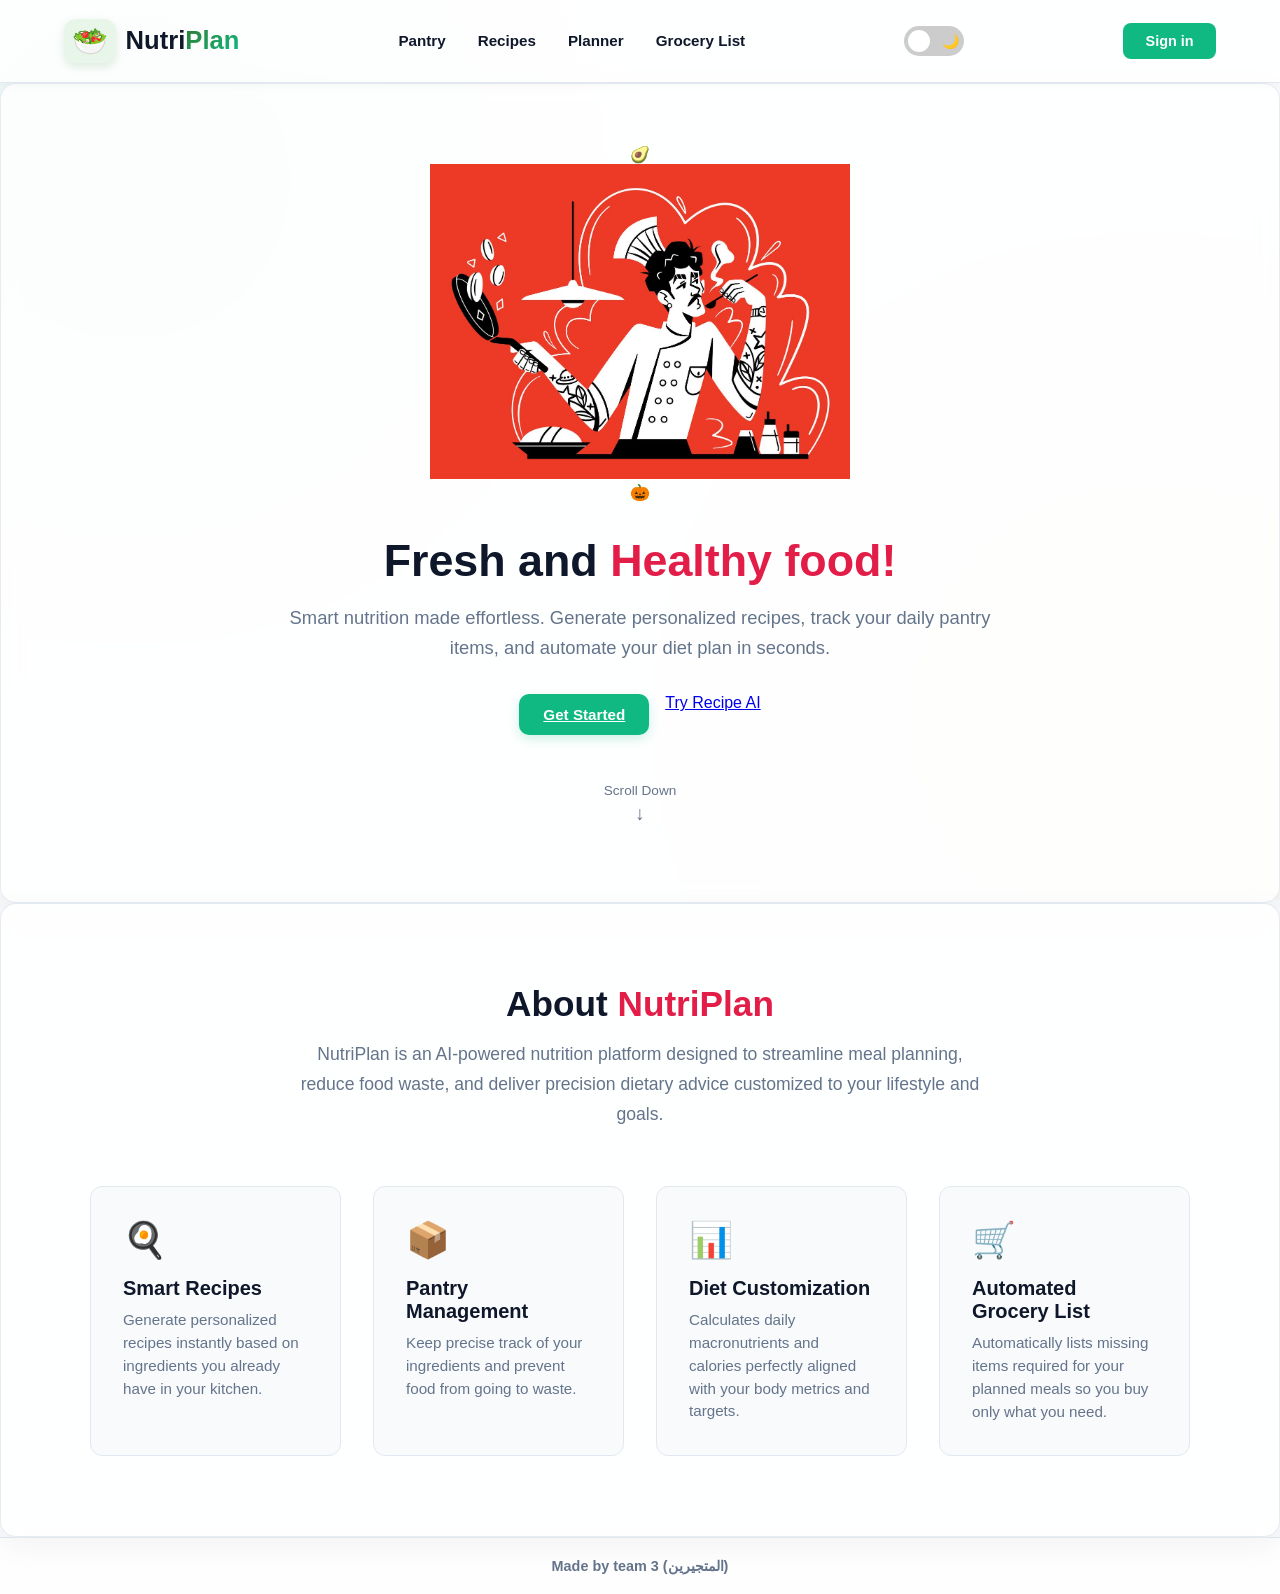
==== commit 31bc0055: "Add sign-in button to navbar Added a sign-in button to the navigation header." ====
--- a/index.html
+++ b/index.html
@@ -28,6 +28,8 @@
                 <span class="icon">🌙</span>
             </span>
         </label>
+        
+        <a href="login.html" class="btn-signin">Sign in</a>
     </header>
 
     <main>
--- a/styles.css
+++ b/styles.css
@@ -3,9 +3,27 @@
     --card-bg: rgba(255, 255, 255, 0.85);
     --card-border: rgba(226, 232, 240, 0.8);
     --primary-color: #10b981;
+    --primary-emerald: #10b981;
+    --primary-emerald-hover: #059669;
     --accent-color: #f59e0b; 
     --text-primary: #0f172a;
     --text-muted: #64748b;
+    --border-color: #e2e8f0;
+}
+
+body.dark-mode {
+    --bg-main: #0F172A;
+    --sidebar-bg: #020617;
+    --text-primary: #F8FAFC;
+    --text-muted: #94A3B8;
+    --card-bg: rgba(30, 41, 59, 0.85);
+    --border-color: #334155;
+}
+
+*, *::before, *::after {
+    box-sizing: border-box;
+    margin: 0;
+    padding: 0;
 }
 
 body {
@@ -14,8 +32,6 @@
     font-family: 'Segoe UI', Tahoma, Geneva, Verdana, sans-serif;
     color: var(--text-primary);
     background-color: var(--bg-main);
-    
-  
     background-image: 
         radial-gradient(#10b981 0.65px, transparent 0.65px),
         radial-gradient(circle at 10% 20%, rgba(16, 185, 129, 0.07) 0%, transparent 40%),
@@ -23,23 +39,9 @@
     background-size: 20px 20px, 100% 100%, 100% 100%;
     background-attachment: fixed;
     min-height: 100vh;
-}
-
-.card, .container-box, section {
-    background: var(--card-bg);
-    backdrop-filter: blur(12px);
-    -webkit-backdrop-filter: blur(12px);
-    border: 1px solid var(--card-border);
-    border-radius: 16px;
-    box-shadow: 0 10px 25px -5px rgba(0, 0, 0, 0.04), 0 8px 10px -6px rgba(0, 0, 0, 0.02);
-}
-
-
-.card-section, .hero-container, section {
-    background: var(--card-bg);
-    border: 1px solid var(--card-border);
-    border-radius: 16px;
-    box-shadow: 0 10px 25px -5px rgba(0, 0, 0, 0.05), 0 8px 10px -6px rgba(0, 0, 0, 0.01);
+    display: flex;
+    flex-direction: column;
+    transition: background-color 0.3s ease, color 0.3s ease;
 }
 
 .card, .container-box, section {
@@ -51,13 +53,24 @@
     box-shadow: 0 8px 32px 0 rgba(0, 0, 0, 0.05);
 }
 
+.card-section, .hero-container {
+    background: var(--card-bg);
+    border: 1px solid var(--card-border);
+    border-radius: 16px;
+    box-shadow: 0 10px 25px -5px rgba(0, 0, 0, 0.05), 0 8px 10px -6px rgba(0, 0, 0, 0.01);
+}
+
 .navbar {
     display: flex;
     justify-content: space-between;
     align-items: center;
     padding: 1.2rem 4rem;
-    background-color: #FFFFFF;
+    background-color: var(--card-bg);
+    border-bottom: 1px solid var(--border-color);
     box-shadow: 0 2px 10px rgba(0, 0, 0, 0.03);
+    position: sticky;
+    top: 0;
+    z-index: 50;
 }
 
 .logo {
@@ -67,7 +80,7 @@
     text-decoration: none;
     font-size: 1.6rem;
     font-weight: 800;
-    color: #1E293B;
+    color: var(--text-primary);
 }
 
 .logo-icon {
@@ -92,6 +105,7 @@
 .nav-links {
     display: flex;
     gap: 2rem;
+    align-items: center;
 }
 
 .nav-links a {
@@ -108,19 +122,27 @@
 }
 
 .btn-signin {
-    background-color: #0284C7;
-    color: #FFFFFF;
+    background-color: var(--primary-emerald) !important;
+    color: #FFFFFF !important;
     padding: 0.6rem 1.4rem;
     border-radius: 8px;
     text-decoration: none;
     font-weight: 600;
     font-size: 0.9rem;
+    display: inline-block;
+    transition: background-color 0.2s ease;
+}
+
+.btn-signin:hover {
+    background-color: var(--primary-emerald-hover) !important;
 }
 
 .page-container {
     max-width: 1100px;
     margin: 2.5rem auto;
     padding: 0 1.5rem;
+    flex: 1;
+    width: 100%;
 }
 
 .page-header {
@@ -130,7 +152,7 @@
 .page-title {
     font-size: 2.2rem;
     font-weight: 800;
-    color: #111827;
+    color: var(--text-primary);
 }
 
 .page-subtitle {
@@ -151,18 +173,15 @@
 }
 
 .card-section {
-    background: #FFFFFF;
     padding: 2rem;
     border-radius: 16px;
-    border: 1px solid var(--border-color);
-    box-shadow: 0 4px 15px rgba(0, 0, 0, 0.03);
     margin-bottom: 1.5rem;
 }
 
 .card-section h2 {
     font-size: 1.25rem;
     margin-bottom: 1rem;
-    color: #1F2937;
+    color: var(--text-primary);
 }
 
 .form-group {
@@ -187,7 +206,8 @@
     border-radius: 10px;
     font-size: 0.95rem;
     outline: none;
-    background-color: #FAF9F6;
+    background-color: var(--bg-main);
+    color: var(--text-primary);
     transition: border-color 0.2s, background-color 0.2s;
 }
 
@@ -195,7 +215,6 @@
 .form-group select:focus,
 .form-group textarea:focus {
     border-color: var(--primary-emerald);
-    background-color: #FFFFFF;
 }
 
 .form-grid {
@@ -211,20 +230,27 @@
     gap: 1rem;
 }
 
-.btn-submit {
-    background-color: var(--primary-emerald);
-    color: #FFFFFF;
-    border: none;
+button, .btn-submit, .btn-primary, #generate-btn, #recipe-btn {
+    background-color: var(--primary-emerald) !important;
+    color: #FFFFFF !important;
+    border: none !important;
     padding: 0.75rem 1.5rem;
     border-radius: 10px;
     font-weight: 600;
     font-size: 0.95rem;
     cursor: pointer;
-    transition: background-color 0.2s;
-}
-
-.btn-submit:hover {
-    background-color: var(--primary-emerald-hover);
+    transition: background-color 0.2s, transform 0.2s;
+    display: inline-flex;
+    align-items: center;
+    justify-content: center;
+    gap: 8px;
+    box-shadow: 0 4px 12px rgba(16, 185, 129, 0.2);
+}
+
+button:hover, .btn-submit:hover, .btn-primary:hover, #generate-btn:hover, #recipe-btn:hover {
+    background-color: var(--primary-emerald-hover) !important;
+    color: #FFFFFF !important;
+    transform: translateY(-1px);
 }
 
 .full-width {
@@ -233,12 +259,12 @@
 }
 
 .result-box {
-    background: #F8FAFC;
-    border: 1px dashed #CBD5E1;
+    background: var(--bg-main);
+    border: 1px dashed var(--border-color);
     padding: 1.5rem;
     border-radius: 12px;
     min-height: 180px;
-    color: var(--text-muted);
+    color: var(--text-primary);
     line-height: 1.6;
     white-space: pre-line;
 }
@@ -250,7 +276,7 @@
 }
 
 .data-table th {
-    background-color: #F8FAFC;
+    background-color: var(--bg-main);
     text-align: left;
     padding: 0.85rem 1rem;
     font-size: 0.85rem;
@@ -263,6 +289,7 @@
     padding: 0.85rem 1rem;
     border-bottom: 1px solid var(--border-color);
     font-size: 0.9rem;
+    color: var(--text-primary);
 }
 
 .hero-container {
@@ -272,14 +299,14 @@
     gap: 3rem;
     max-width: 1200px;
     margin: 3rem auto;
-    padding: 0 2rem;
+    padding: 2rem;
 }
 
 .hero-title {
     font-size: 3.2rem;
     font-weight: 900;
     line-height: 1.15;
-    color: #111827;
+    color: var(--text-primary);
     margin-bottom: 1.5rem;
 }
 
@@ -320,7 +347,8 @@
 }
 
 .badge-float {
-    background: #FFFFFF;
+    background: var(--card-bg);
+    border: 1px solid var(--border-color);
     border-radius: 50%;
     padding: 0.75rem;
     box-shadow: 0 10px 20px rgba(0, 0, 0, 0.08);
@@ -340,7 +368,7 @@
     display: flex;
     gap: 0.5rem;
     margin-bottom: 2rem;
-    background: #FFFFFF;
+    background: var(--card-bg);
     padding: 0.4rem;
     border-radius: 10px;
     border: 1px solid var(--border-color);
@@ -352,6 +380,8 @@
     padding: 0.8rem 1rem;
     flex: 1;
     font-size: 0.95rem;
+    background: transparent;
+    color: var(--text-primary);
 }
 
 .trending-section {
@@ -373,7 +403,7 @@
 }
 
 .tag {
-    background: #E2E8F0;
+    background: var(--border-color);
     color: var(--text-primary);
     text-decoration: none;
     padding: 0.4rem 0.9rem;
@@ -382,37 +412,26 @@
     font-weight: 600;
 }
 
-body.dark-mode {
-    --bg-main: #0F172A;
-    --sidebar-bg: #020617;
-    --text-primary: #F8FAFC;
-    --text-muted: #94A3B8;
-    --card-bg: #1E293B;
-    --border-color: #334155;
-    background-color: #0F172A;
-    color: #F8FAFC;
-}
-
 body.dark-mode .navbar,
 body.dark-mode .card-section,
 body.dark-mode .subscribe-form,
 body.dark-mode .hero-container,
 body.dark-mode .floating-card {
-    background-color: #1E293B;
-    border-color: #334155;
-    color: #F8FAFC;
+    background-color: var(--card-bg);
+    border-color: var(--border-color);
+    color: var(--text-primary);
 }
 
 body.dark-mode .page-title,
 body.dark-mode .card-section h2,
 body.dark-mode .hero-title,
 body.dark-mode .logo {
-    color: #F8FAFC;
+    color: var(--text-primary);
 }
 
 body.dark-mode .hero-subtitle,
 body.dark-mode .text-muted {
-    color: #94A3B8;
+    color: var(--text-muted);
 }
 
 body.dark-mode .form-group input,
@@ -421,20 +440,20 @@
 body.dark-mode .result-box,
 body.dark-mode input[type="text"],
 body.dark-mode input[type="number"] {
-    background-color: #0F172A;
-    color: #F8FAFC;
-    border-color: #334155;
+    background-color: var(--bg-main);
+    color: var(--text-primary);
+    border-color: var(--border-color);
 }
 
 body.dark-mode .data-table th {
-    background-color: #0F172A;
-    color: #94A3B8;
-    border-bottom-color: #334155;
+    background-color: var(--bg-main);
+    color: var(--text-muted);
+    border-bottom-color: var(--border-color);
 }
 
 body.dark-mode .data-table td {
-    border-bottom-color: #334155;
-    color: #E2E8F0;
+    border-bottom-color: var(--border-color);
+    color: var(--text-primary);
 }
 
 .theme-switch {
@@ -601,6 +620,7 @@
 .section-title {
     font-size: 2.2rem;
     margin-bottom: 1rem;
+    color: var(--text-primary);
 }
 
 .section-description {
@@ -619,7 +639,7 @@
 }
 
 .feature-card {
-    background-color: var(--bg-color);
+    background-color: var(--bg-main);
     border: 1px solid var(--border-color);
     border-radius: 12px;
     padding: 2rem;
@@ -639,7 +659,7 @@
 .feature-card h3 {
     font-size: 1.25rem;
     margin-bottom: 0.6rem;
-    color: var(--text-color);
+    color: var(--text-primary);
 }
 
 .feature-card p {
